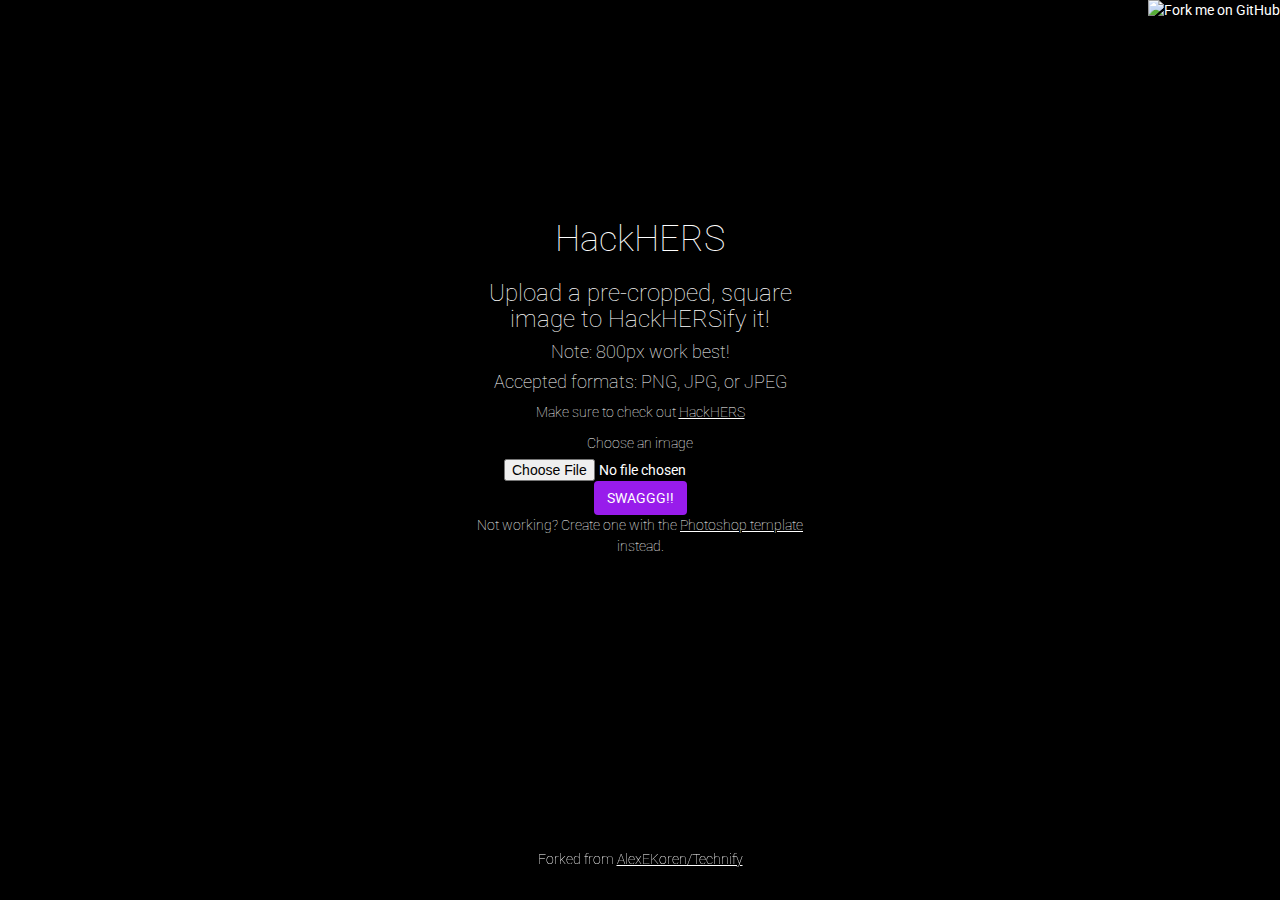
==== templates/index.html @ e1ce0877 "Update index.html" ====
<!-- HackHERS filter site by Sarthak Sarna -->
<!DOCTYPE html>
<html lang="en">
  <head>

    <title>HackHERS</title>
    
    <link rel="icon" href="https://raw.githubusercontent.com/ruhackhers/ruhackhers-2017/master/assets/img/hackhers_2017_avi.png">

    <!-- Google -->
    <meta name="description" content="HackHERSify your profile picture!" />
    <meta name="copyright" content="HackHERS" />

    <!-- Facebook -->
    <meta property="og:title" content="HackHERS" />
    <meta property="og:site_name" content="HackHERS" />
    <meta property="og:type" content="website" />
<!--     <meta property="og:image" content="https://codeday.org/assets/img/og.jpg" />
 -->    <meta property="og:url" content="http://hackhers.us/" />
    <meta property="og:description" content="HackHERSify your profile picture!" />

    <!-- Twitter -->
    <meta name="twitter:title" content="HackHERS" />
    <meta name="twitter:description" content="HackHERSify your profile picture!" />
<!--     <meta name="twitter:image" content="https://codeday.org/assets/img/og.jpg" />
 -->    <meta name="twitter:url" content="http://hackhers.us/" />
    <meta name="twitter:domain" content="http://hackhers.us/" />
    
    <!-- Roboto Font -->
    <link href="https://fonts.googleapis.com/css?family=Roboto:400,300italic,300,100italic,100" rel="stylesheet" type="text/css">
        
    <!-- Bootstrap -->
    <link href="https://maxcdn.bootstrapcdn.com/bootstrap/3.3.6/css/bootstrap.min.css" rel="stylesheet">
    <link href="https://maxcdn.bootstrapcdn.com/font-awesome/4.5.0/css/font-awesome.min.css" rel="stylesheet">
    <script type="text/javascript" src="http://code.jquery.com/jquery-2.1.1.js"></script>
    
    <!--Favicon -->
    <link rel="apple-touch-icon" sizes="57x57" href="/apple-icon-57x57.png">
<link rel="apple-touch-icon" sizes="60x60" href="/apple-icon-60x60.png">
<link rel="apple-touch-icon" sizes="72x72" href="/apple-icon-72x72.png">
<link rel="apple-touch-icon" sizes="76x76" href="/apple-icon-76x76.png">
<link rel="apple-touch-icon" sizes="114x114" href="/apple-icon-114x114.png">
<link rel="apple-touch-icon" sizes="120x120" href="/apple-icon-120x120.png">
<link rel="apple-touch-icon" sizes="144x144" href="/apple-icon-144x144.png">
<link rel="apple-touch-icon" sizes="152x152" href="/apple-icon-152x152.png">
<link rel="apple-touch-icon" sizes="180x180" href="/apple-icon-180x180.png">
<link rel="icon" type="image/png" sizes="192x192"  href="/android-icon-192x192.png">
<link rel="icon" type="image/png" sizes="32x32" href="/favicon-32x32.png">
<link rel="icon" type="image/png" sizes="96x96" href="/favicon-96x96.png">
<link rel="icon" type="image/png" sizes="16x16" href="/favicon-16x16.png">
<link rel="manifest" href="/manifest.json">
<meta name="msapplication-TileColor" content="#ffffff">
<meta name="msapplication-TileImage" content="/ms-icon-144x144.png">
<meta name="theme-color" content="#ffffff">

    <style>
    html {
        font-size: 16px;
      }
    body {
    background-color: black;
    font-family: "Roboto", sans-serif;
    line-height: 1.5em;
    color: #232323;
    -webkit-font-smoothing: antialiased;
    text-align: center;
    color: white;
    }
    h1, h2, h3, h4, p, label {
        font-family: 'Roboto', sans-serif;
        font-weight: 100;
        text-align: center;
        padding: 0px;
    }
    h2 {
        font-weight: 80;
        font-size: 60px;
    }
    .container {
        max-width: 400px;
        margin: 200px auto;
    }
    #formupload {
        margin-top: 10px;
    }
    .btn {
        background-color: #981CEB;
    }
    a {
        color: inherit;
        text-decoration: underline;
    }
    a:hover {
        color: #981CEB;
    }
    footer {
        padding: 20px 0 20px 0;
        width: 100%;
        position: fixed;
        bottom: 0;
        text-align: center;
        margin-left: auto;
        margin-right: auto;
    }
      form-group{
        text-align:center;
      }
    </style>
    </head>
  <body>
       <a href="https://github.com/ruhackhers/hackhers-2017-filter"><img style="position: absolute; top: 0; right: 0; border: 0;" src="https://camo.githubusercontent.com/38ef81f8aca64bb9a64448d0d70f1308ef5341ab/68747470733a2f2f73332e616d617a6f6e6177732e636f6d2f6769746875622f726962626f6e732f666f726b6d655f72696768745f6461726b626c75655f3132313632312e706e67" alt="Fork me on GitHub" data-canonical-src="https://s3.amazonaws.com/github/ribbons/forkme_right_darkblue_121621.png"></a>

<!-- <img class="logo img-responsive" src="http://ruhackhers.github.io/img/hackhers2016_logo.png" alt="HackHERS" style="margin-top 30px auto;margin: 40px auto; height: 40%; width: 40%">
-->
 <div class="container">
    <h1>HackHERS</h1>
    <h3>Upload a pre-cropped, square image to HackHERSify it!</h3>
    <h4>Note: 800px work best!</h4>
      <h4>Accepted formats: PNG, JPG, or JPEG</h4>
      <p>Make sure to check out <a href="http://hackhers.us/">HackHERS</a></p>
      <form id="formupload" class="form-inline" role="form" action="hackhers-2017-filter" method="post" enctype="multipart/form-data">
        <div class="form-group">
          <label for="imagefile">Choose an image</label>
          <input type="file" name="imagefile" id="imagefile">
        </div>
        <br><input type="submit" class="btn" value="SWAGGG!!" id="hackhers-2017-filter"></input>
      </form>
      <p>Not working? Create one with the <a href="https://github.com/ruhackhers/hackhers-2017-filter/raw/master/placeholder-filter.psd">Photoshop template</a> instead.</p>
    </div>
    <footer>
      <p>Forked from <a href="https://github.com/AlexEKoren/Technify">AlexEKoren/Technify</a></p>
    </footer>
    <div>
 </body>
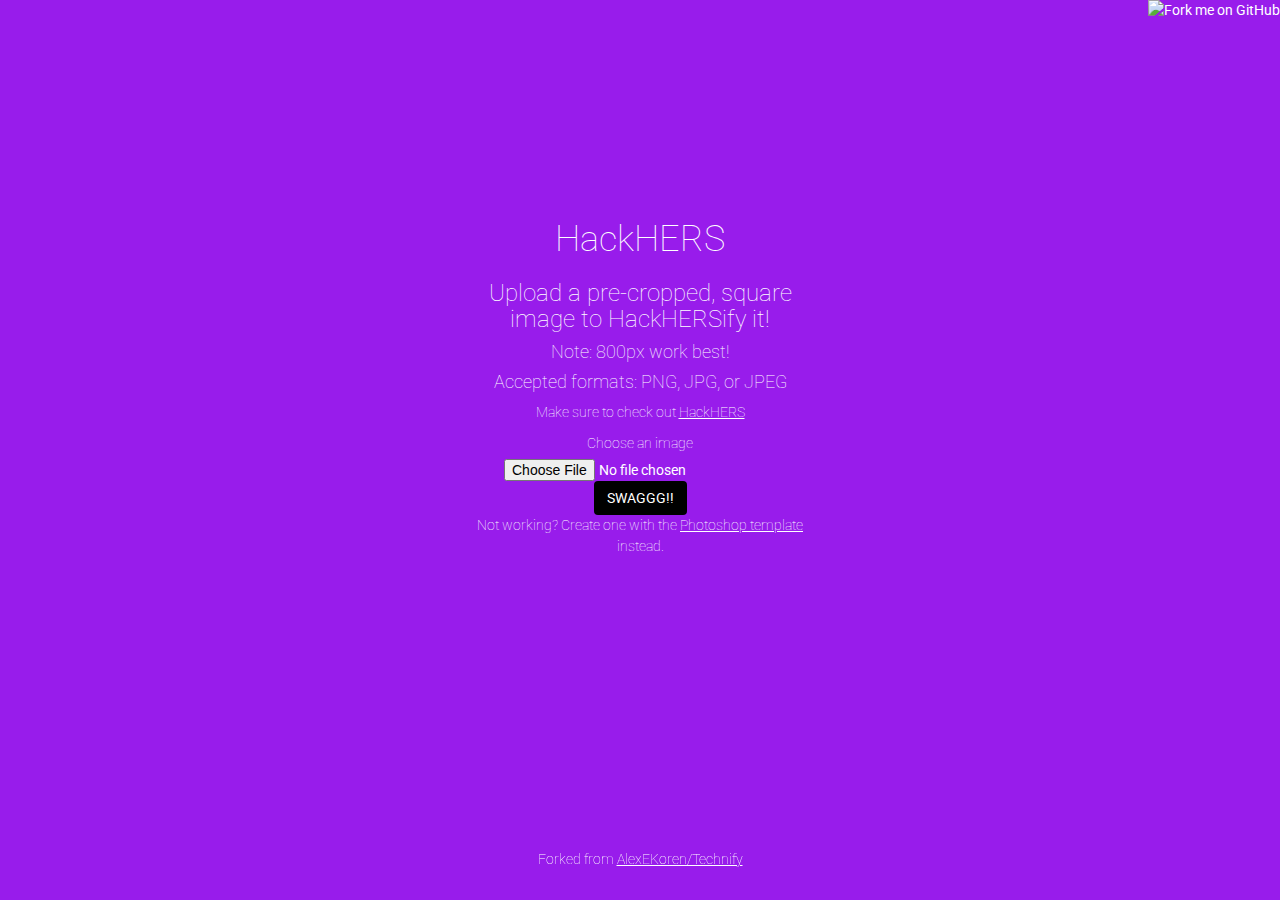
==== commit 1f3d239d: "Update index.html" ====
--- a/templates/index.html
+++ b/templates/index.html
@@ -59,7 +59,7 @@
         font-size: 16px;
       }
     body {
-    background-color: black;
+    background-color: #981CEB;
     font-family: "Roboto", sans-serif;
     line-height: 1.5em;
     color: #232323;
@@ -85,7 +85,7 @@
         margin-top: 10px;
     }
     .btn {
-        background-color: #981CEB;
+        background-color: black;
     }
     a {
         color: inherit;
@@ -124,7 +124,7 @@
           <label for="imagefile">Choose an image</label>
           <input type="file" name="imagefile" id="imagefile">
         </div>
-        <br><input type="submit" class="btn" value="SWAGGG!!" id="hackhers-2017-filter"></input>
+        <br><input type="submit" class="btn" value="SWAGGG!!" id="hackhersify"></input>
       </form>
       <p>Not working? Create one with the <a href="https://github.com/ruhackhers/hackhers-2017-filter/raw/master/placeholder-filter.psd">Photoshop template</a> instead.</p>
     </div>
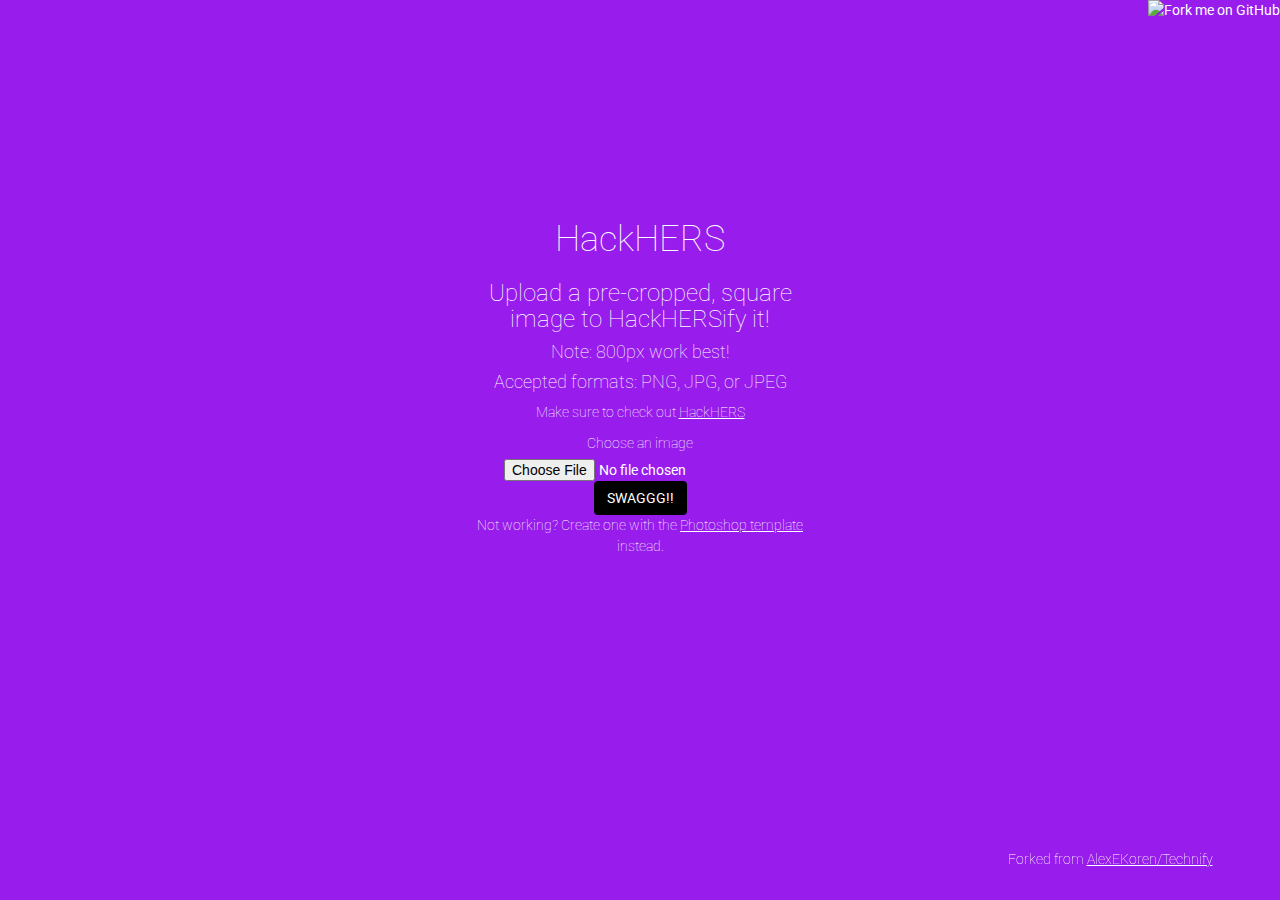
==== commit fb307dd4: "Update index.html" ====
--- a/templates/index.html
+++ b/templates/index.html
@@ -114,6 +114,7 @@
 <!-- <img class="logo img-responsive" src="http://ruhackhers.github.io/img/hackhers2016_logo.png" alt="HackHERS" style="margin-top 30px auto;margin: 40px auto; height: 40%; width: 40%">
 -->
  <div class="container">
+   <div class="col-sm-12">
     <h1>HackHERS</h1>
     <h3>Upload a pre-cropped, square image to HackHERSify it!</h3>
     <h4>Note: 800px work best!</h4>
@@ -127,9 +128,10 @@
         <br><input type="submit" class="btn" value="SWAGGG!!" id="hackhersify"></input>
       </form>
       <p>Not working? Create one with the <a href="https://github.com/ruhackhers/hackhers-2017-filter/raw/master/placeholder-filter.psd">Photoshop template</a> instead.</p>
-    </div>
+    
     <footer>
       <p>Forked from <a href="https://github.com/AlexEKoren/Technify">AlexEKoren/Technify</a></p>
     </footer>
-    <div>
+    </div>
+    </div>
  </body>
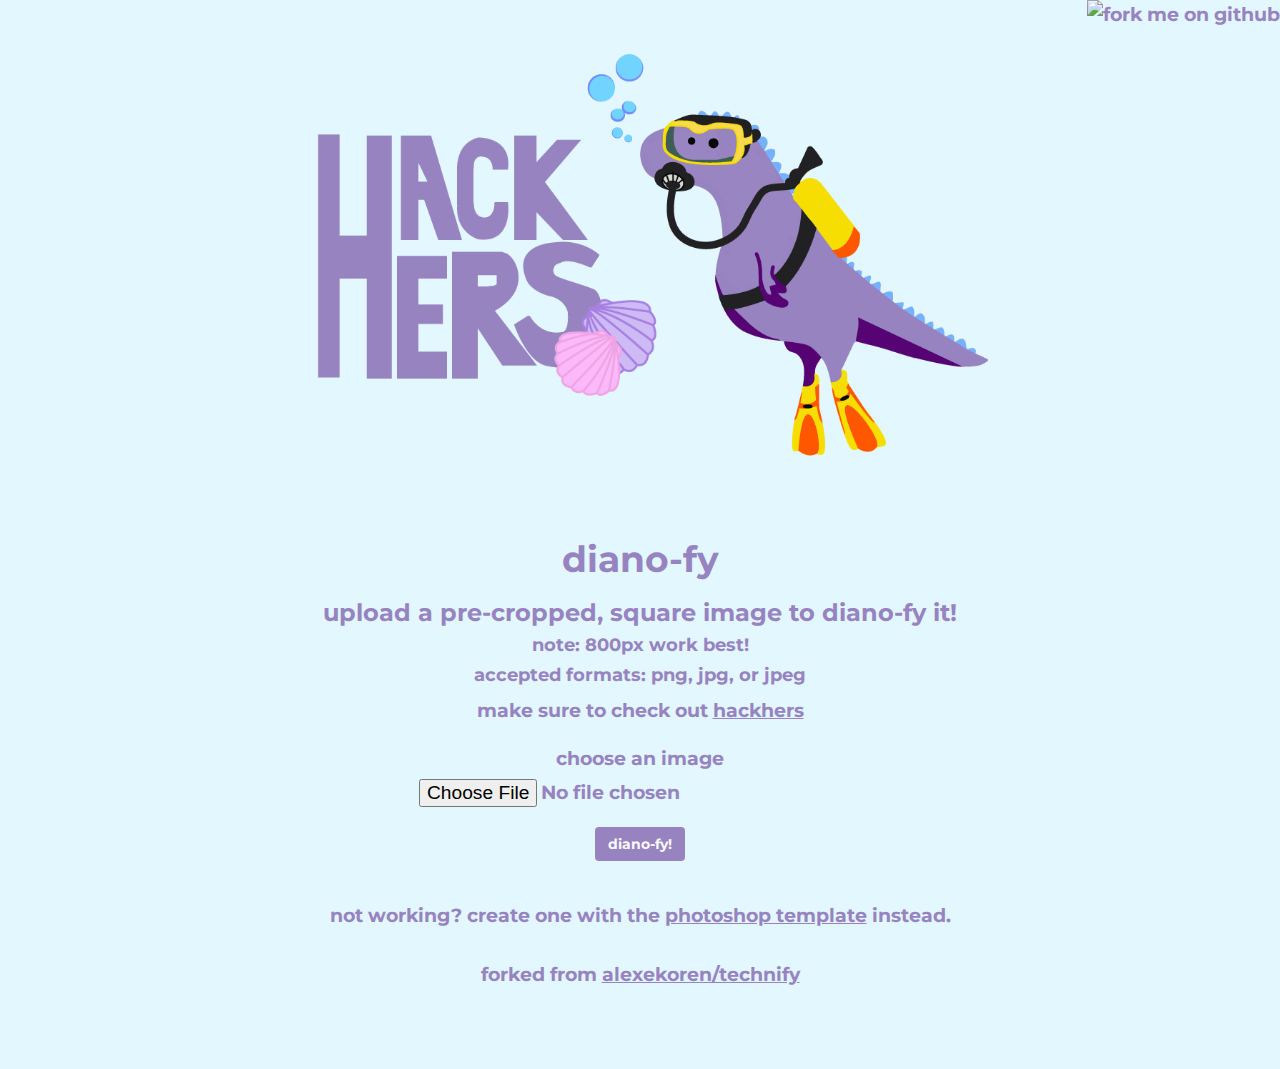
==== commit 9fced76d: "included branding - still needs work" ====
--- a/templates/index.html
+++ b/templates/index.html
@@ -3,7 +3,7 @@
 <!DOCTYPE html>
 <html lang="en">
   <head>
-
+	<meta name="viewport" content="width=device-width, initial-scale=1">
     <title>HackHERS</title>
     
     <link rel="icon" href="https://raw.githubusercontent.com/ruhackhers/ruhackhers-2017/master/assets/img/hackhers_2017_avi.png">
@@ -37,76 +37,25 @@
     
     <!--Favicon -->
     <link rel="apple-touch-icon" sizes="57x57" href="/apple-icon-57x57.png">
-<link rel="apple-touch-icon" sizes="60x60" href="/apple-icon-60x60.png">
-<link rel="apple-touch-icon" sizes="72x72" href="/apple-icon-72x72.png">
-<link rel="apple-touch-icon" sizes="76x76" href="/apple-icon-76x76.png">
-<link rel="apple-touch-icon" sizes="114x114" href="/apple-icon-114x114.png">
-<link rel="apple-touch-icon" sizes="120x120" href="/apple-icon-120x120.png">
-<link rel="apple-touch-icon" sizes="144x144" href="/apple-icon-144x144.png">
-<link rel="apple-touch-icon" sizes="152x152" href="/apple-icon-152x152.png">
-<link rel="apple-touch-icon" sizes="180x180" href="/apple-icon-180x180.png">
-<link rel="icon" type="image/png" sizes="192x192"  href="/android-icon-192x192.png">
-<link rel="icon" type="image/png" sizes="32x32" href="/favicon-32x32.png">
-<link rel="icon" type="image/png" sizes="96x96" href="/favicon-96x96.png">
-<link rel="icon" type="image/png" sizes="16x16" href="/favicon-16x16.png">
-<link rel="manifest" href="/manifest.json">
-<meta name="msapplication-TileColor" content="#ffffff">
-<meta name="msapplication-TileImage" content="/ms-icon-144x144.png">
-<meta name="theme-color" content="#ffffff">
+	<link rel="apple-touch-icon" sizes="60x60" href="/apple-icon-60x60.png">
+	<link rel="apple-touch-icon" sizes="72x72" href="/apple-icon-72x72.png">
+	<link rel="apple-touch-icon" sizes="76x76" href="/apple-icon-76x76.png">
+	<link rel="apple-touch-icon" sizes="114x114" href="/apple-icon-114x114.png">
+	<link rel="apple-touch-icon" sizes="120x120" href="/apple-icon-120x120.png">	
+	<link rel="apple-touch-icon" sizes="144x144" href="/apple-icon-144x144.png">
+	<link rel="apple-touch-icon" sizes="152x152" href="/apple-icon-152x152.png">
+	<link rel="apple-touch-icon" sizes="180x180" href="/apple-icon-180x180.png">
+	<link rel="icon" type="image/png" sizes="192x192"  href="/android-icon-192x192.png">
+	<link rel="icon" type="image/png" sizes="32x32" href="/favicon-32x32.png">
+	<link rel="icon" type="image/png" sizes="96x96" href="/favicon-96x96.png">
+	<link rel="icon" type="image/png" sizes="16x16" href="/favicon-16x16.png">
+	<link rel="manifest" href="/manifest.json">
+	<link href="https://fonts.googleapis.com/css?family=Montserrat:400,700" rel="stylesheet">
+	<link rel="stylesheet" type="text/css" href="dianofy.css">
+	<meta name="msapplication-TileColor" content="#ffffff">
+	<meta name="msapplication-TileImage" content="/ms-icon-144x144.png">
+	<meta name="theme-color" content="#ffffff">
 
-    <style>
-    html {
-        font-size: 16px;
-      }
-    body {
-    background-color: #981CEB;
-    font-family: "Roboto", sans-serif;
-    line-height: 1.5em;
-    color: #232323;
-    -webkit-font-smoothing: antialiased;
-    text-align: center;
-    color: white;
-    }
-    h1, h2, h3, h4, p, label {
-        font-family: 'Roboto', sans-serif;
-        font-weight: 100;
-        text-align: center;
-        padding: 0px;
-    }
-    h2 {
-        font-weight: 80;
-        font-size: 60px;
-    }
-    .container {
-        max-width: 400px;
-        margin: 200px auto;
-    }
-    #formupload {
-        margin-top: 10px;
-    }
-    .btn {
-        background-color: black;
-    }
-    a {
-        color: inherit;
-        text-decoration: underline;
-    }
-    a:hover {
-        color: #981CEB;
-    }
-    footer {
-        padding: 20px 0 20px 0;
-        width: 100%;
-        position: fixed;
-        bottom: 0;
-        text-align: center;
-        margin-left: auto;
-        margin-right: auto;
-    }
-      form-group{
-        text-align:center;
-      }
-    </style>
     </head>
   <body>
        <a href="https://github.com/ruhackhers/hackhers-2017-filter"><img style="position: absolute; top: 0; right: 0; border: 0;" src="https://camo.githubusercontent.com/38ef81f8aca64bb9a64448d0d70f1308ef5341ab/68747470733a2f2f73332e616d617a6f6e6177732e636f6d2f6769746875622f726962626f6e732f666f726b6d655f72696768745f6461726b626c75655f3132313632312e706e67" alt="Fork me on GitHub" data-canonical-src="https://s3.amazonaws.com/github/ribbons/forkme_right_darkblue_121621.png"></a>
@@ -115,8 +64,9 @@
 -->
  <div class="container">
    <div class="col-sm-12">
-    <h1>HackHERS</h1>
-    <h3>Upload a pre-cropped, square image to HackHERSify it!</h3>
+    <img src="scuba-diano-2017.png" id="diano" />
+    <h1> Diano-fy</h1>
+    <h3>Upload a pre-cropped, square image to Diano-fy it!</h3>
     <h4>Note: 800px work best!</h4>
       <h4>Accepted formats: PNG, JPG, or JPEG</h4>
       <p>Make sure to check out <a href="http://hackhers.us/">HackHERS</a></p>
@@ -125,7 +75,7 @@
           <label for="imagefile">Choose an image</label>
           <input type="file" name="imagefile" id="imagefile">
         </div>
-        <br><input type="submit" class="btn" value="SWAGGG!!" id="hackhersify"></input>
+        <br><input type="submit" class="btn" value="diano-fy!" id="hackhersify"></input>
       </form>
       <p>Not working? Create one with the <a href="https://github.com/ruhackhers/hackhers-2017-filter/raw/master/placeholder-filter.psd">Photoshop template</a> instead.</p>
     
--- a/templates/dianofy.css
+++ b/templates/dianofy.css
@@ -0,0 +1,95 @@
+html {
+	font-size: 16px;
+	text-transform: lowercase;
+}
+
+body {
+    background-color: #e2f7ff;
+    font-family: 'Montserrat', sans-serif;
+    line-height: 1.5em;
+    font-size: 1.2em;
+    font-weight: 700;
+    color: #9783c0;
+    -webkit-font-smoothing: antialiased;
+    text-align: center;
+}
+
+::selection {
+  background: #9783c0;
+  color: #f9f9f9;
+}
+
+::-moz-selection {
+    background: #9783c0;
+  	color: #f9f9f9;
+}
+
+::-webkit-selection {
+    background: #9783c0;
+  	color: #f9f9f9;
+}
+
+
+h1, h2, h3, h4, p, label {
+    font-family: 'Montserrat', sans-serif;
+    font-weight: 700;
+    text-align: center;
+    padding: 0px;
+}
+    
+h2 {
+    font-weight: 80;
+    font-size: 60px;
+}
+
+.container {
+    width: 80%;
+    margin: 30px auto 50px auto;
+}
+    
+#formupload {
+   margin: 20px;
+   text-align: center;
+    
+}
+    
+.btn {
+    background-color: #9783c0;
+    color: #f9f9f9;
+    font-family: 'Montserrat', sans-serif;
+    font-weight: 700;
+    margin: 20px;
+}
+
+a {
+    color: inherit;
+    text-decoration: underline;
+}
+
+
+a:hover, .btn:hover {
+    color: #fcb9f9;
+    transition: all .3s ease-in-out;
+	outline: none;
+}
+    
+footer {
+    padding: 20px 0 20px 0;
+    width: 100%;
+    position: relative;
+    bottom: 0;
+    text-align: center;
+    margin-left: auto;
+    margin-right: auto;
+}
+
+form-group{
+    text-align:center;
+    font-size: 1em;
+}
+
+#diano{
+	margin-top: -10px;
+	height: 500px;
+	width: auto;
+}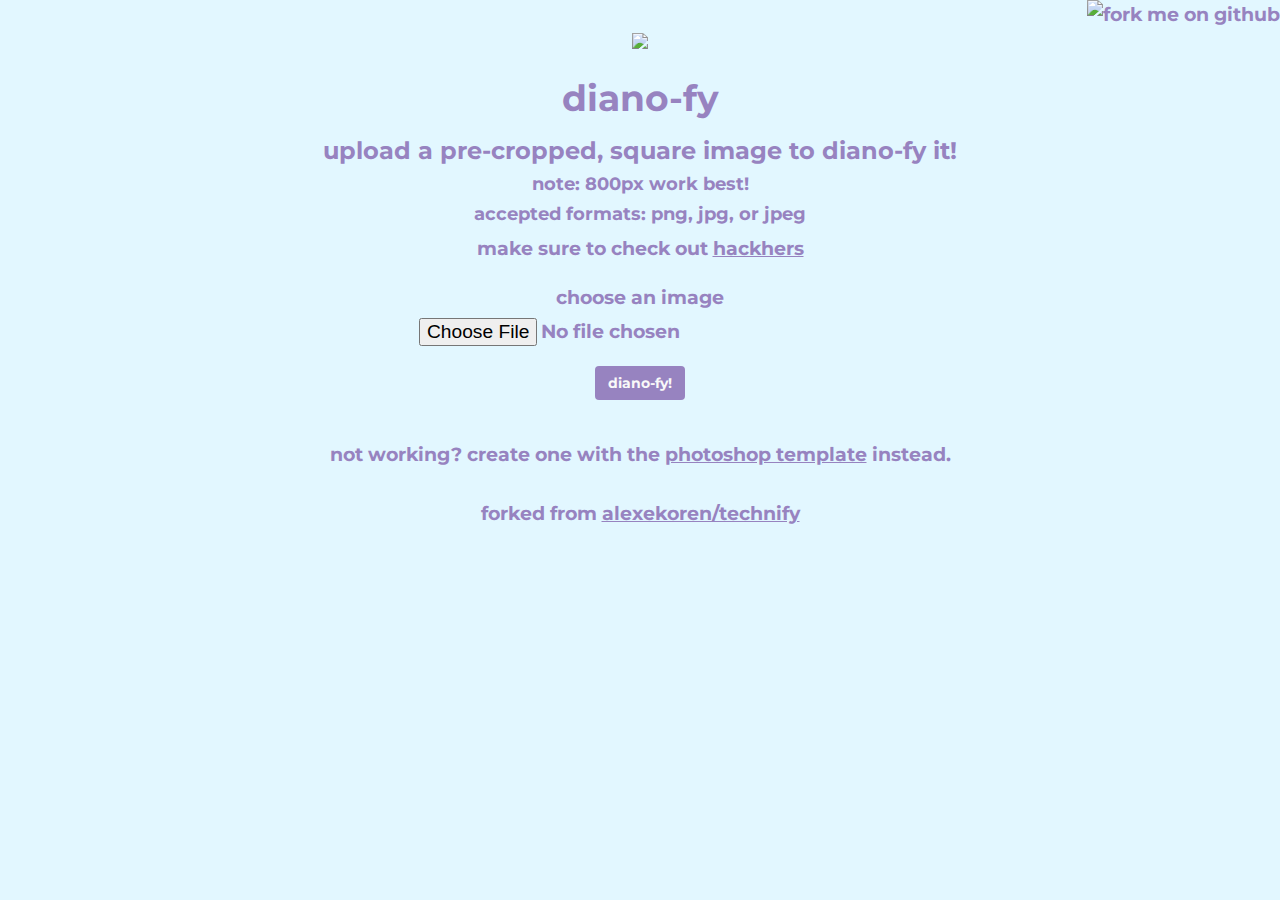
==== commit 6da8e871: "changed title" ====
--- a/templates/index.html
+++ b/templates/index.html
@@ -4,7 +4,7 @@
 <html lang="en">
   <head>
 	<meta name="viewport" content="width=device-width, initial-scale=1">
-    <title>HackHERS</title>
+    <title>HackHERS 2017 - diano-fy</title>
     
     <link rel="icon" href="https://raw.githubusercontent.com/ruhackhers/ruhackhers-2017/master/assets/img/hackhers_2017_avi.png">
 
@@ -37,7 +37,7 @@
     
     <!--Favicon -->
     <link rel="apple-touch-icon" sizes="57x57" href="/apple-icon-57x57.png">
-	<link rel="apple-touch-icon" sizes="60x60" href="/apple-icon-60x60.png">
+    <link rel="apple-touch-icon" sizes="60x60" href="/apple-icon-60x60.png">
 	<link rel="apple-touch-icon" sizes="72x72" href="/apple-icon-72x72.png">
 	<link rel="apple-touch-icon" sizes="76x76" href="/apple-icon-76x76.png">
 	<link rel="apple-touch-icon" sizes="114x114" href="/apple-icon-114x114.png">
@@ -51,10 +51,109 @@
 	<link rel="icon" type="image/png" sizes="16x16" href="/favicon-16x16.png">
 	<link rel="manifest" href="/manifest.json">
 	<link href="https://fonts.googleapis.com/css?family=Montserrat:400,700" rel="stylesheet">
-	<link rel="stylesheet" type="text/css" href="dianofy.css">
+	<!--<link rel="stylesheet" type="text/css" href="dianofy.css">-->
 	<meta name="msapplication-TileColor" content="#ffffff">
 	<meta name="msapplication-TileImage" content="/ms-icon-144x144.png">
 	<meta name="theme-color" content="#ffffff">
+	
+	<style>
+		html {
+	font-size: 16px;
+	text-transform: lowercase;
+}
+
+body {
+    background-color: #e2f7ff;
+    font-family: 'Montserrat', sans-serif;
+    line-height: 1.5em;
+    font-size: 1.2em;
+    font-weight: 700;
+    color: #9783c0;
+    -webkit-font-smoothing: antialiased;
+    text-align: center;
+}
+
+::selection {
+  background: #9783c0;
+  color: #f9f9f9;
+}
+
+::-moz-selection {
+    background: #9783c0;
+  	color: #f9f9f9;
+}
+
+::-webkit-selection {
+    background: #9783c0;
+  	color: #f9f9f9;
+}
+
+
+h1, h2, h3, h4, p, label {
+    font-family: 'Montserrat', sans-serif;
+    font-weight: 700;
+    text-align: center;
+    padding: 0px;
+}
+    
+h2 {
+    font-weight: 80;
+    font-size: 60px;
+}
+
+.container {
+    width: 80%;
+    margin: 30px auto 50px auto;
+}
+    
+#formupload {
+   margin: 20px;
+   text-align: center;
+    
+}
+    
+.btn {
+    background-color: #9783c0;
+    color: #f9f9f9;
+    font-family: 'Montserrat', sans-serif;
+    font-weight: 700;
+    margin: 20px;
+}
+
+a {
+    color: inherit;
+    text-decoration: underline;
+}
+
+
+a:hover, .btn:hover {
+    color: #fcb9f9;
+    transition: all .3s ease-in-out;
+	outline: none;
+}
+    
+footer {
+    padding: 20px 0 20px 0;
+    width: 100%;
+    position: relative;
+    bottom: 0;
+    text-align: center;
+    margin-left: auto;
+    margin-right: auto;
+}
+
+form-group{
+    text-align:center;
+    font-size: 1em;
+}
+
+#diano{
+	margin-top: -10px;
+	height: 500px;
+	width: auto;
+}
+	
+	</style>
 
     </head>
   <body>
@@ -64,7 +163,7 @@
 -->
  <div class="container">
    <div class="col-sm-12">
-    <img src="scuba-diano-2017.png" id="diano" />
+   <img src="https://github.com/ruhackhers/hackhers-2017-filter/raw/master/templates/scuba-diano-2017.png" id="diano" />
     <h1> Diano-fy</h1>
     <h3>Upload a pre-cropped, square image to Diano-fy it!</h3>
     <h4>Note: 800px work best!</h4>
